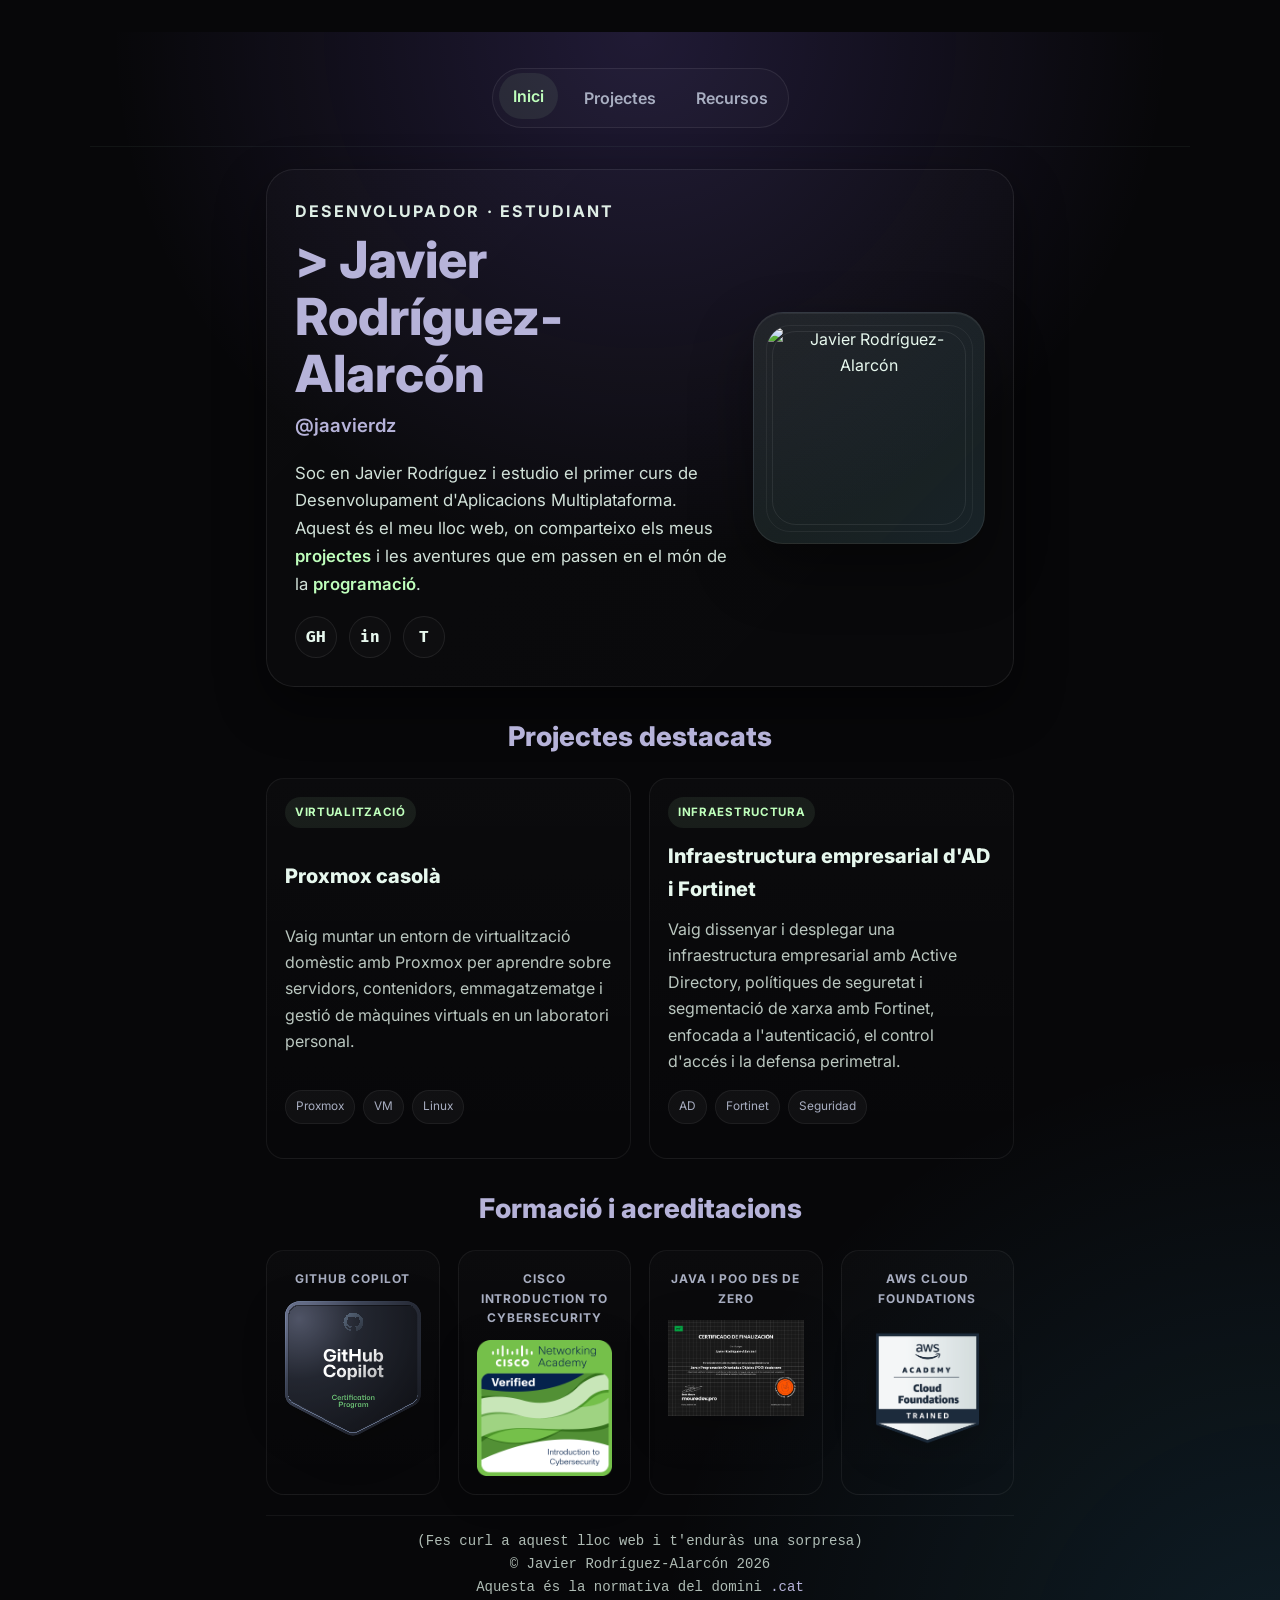
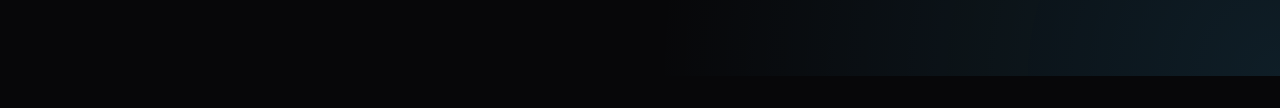
==== cat/index.html @ dbb3c5e6 "feat: add index.html and banner script for .cat domain redirection" ====
<!-- index.html -->
<!DOCTYPE html>
<html lang="ca">
<head>
    <meta charset="UTF-8">
    <title>Javierdz.cat</title>
    <meta name="viewport" content="width=device-width, initial-scale=1.0">
    <link rel="icon" href="../static/icono.png" type="image/png">
    <link rel="stylesheet" href="../static/styles.css">
    <link rel="preconnect" href="https://fonts.googleapis.com">
    <link rel="preconnect" href="https://fonts.gstatic.com" crossorigin>
    <link href="https://fonts.googleapis.com/css2?family=Fira+Mono&family=Inter:wght@100;200;300;400;500;600;700;800;900&display=swap" rel="stylesheet">
</head>
<body>

    <div id="container">
        <div id="top-nav">
            <ul>
                <li><a href="#" class="active">Inici</a></li>
                <li><a href="../projects">Projectes</a></li>
                <li><a href="../resources">Recursos</a></li>
            </ul>
        </div>

        <div class="content-wrapper">
            <section class="hero">
                <div class="hero-copy">
                    <p class="eyebrow">Desenvolupador · Estudiant</p>
                    <h1 class="title">&gt; Javier Rodríguez-Alarcón</h1>
                    <h3 class="highlight"><a href="https://javierdz.es/instagram">@jaavierdz</a></h3>

                    <p class="content">
                        Soc en Javier Rodríguez i estudio el primer curs de Desenvolupament d'Aplicacions Multiplataforma.
                        <br>
                        Aquest és el meu lloc web, on comparteixo els meus <span class="highlight">projectes</span> i les aventures que em passen en el món de la <span class="highlight">programació</span>.
                        <br>
                    </p>

                    <div class="socials hero-socials" aria-label="Redes sociales">
                        <a href="https://javierdz.dev/github" target="_blank" rel="noopener" aria-label="GitHub">GH</a>
                        <a href="https://javierdz.dev/linkedin" target="_blank" rel="noopener" aria-label="LinkedIn">in</a>
                        <a href="https://javierdz.dev/twitter" target="_blank" rel="noopener" aria-label="Twitter">T</a>
                    </div>
                </div>

                <div class="hero-visual">
                    <div class="avatar-shell">
                        <img src="../static/javier.jpeg" alt="Javier Rodríguez-Alarcón" class="profile-picture" />
                    </div>
                </div>
            </section>

            <section class="projects-section" id="proyectos">
                <div class="section-heading">
                    <h2>Projectes destacats</h2>
                </div>

                <div class="projects-grid">
                    <article class="project-card card">
                        <span class="project-type">Virtualització</span>
                        <h3>Proxmox casolà</h3>
                        <p>
                            Vaig muntar un entorn de virtualització domèstic amb Proxmox per aprendre sobre servidors, contenidors, emmagatzematge i gestió de màquines virtuals en un laboratori personal.
                        </p>
                        <div class="tag-list">
                            <span>Proxmox</span>
                            <span>VM</span>
                            <span>Linux</span>
                        </div>
                    </article>

                    <article class="project-card card">
                        <span class="project-type">Infraestructura</span>
                        <h3>Infraestructura empresarial d'AD i Fortinet</h3>
                        <p>
                            Vaig dissenyar i desplegar una infraestructura empresarial amb Active Directory, polítiques de seguretat i segmentació de xarxa amb Fortinet, enfocada a l'autenticació, el control d'accés i la defensa perimetral.
                        </p>
                        <div class="tag-list">
                            <span>AD</span>
                            <span>Fortinet</span>
                            <span>Seguridad</span>
                        </div>
                    </article>
                </div>
            </section>

            <section class="certifications-section">
                <div class="section-heading">
                    <h2>Formació i acreditacions</h2>
                </div>

                <div class="certifications-grid">
                    <div class="certification-item card">
                        <span class="cert-label">GitHub Copilot</span>
                        <img src="../static/github-copilot.svg" alt="GitHub Copilot" class="cert-svg" />
                    </div>
                    <div class="certification-item card">
                        <span class="cert-label">Cisco Introduction to Cybersecurity</span>
                        <img src="../static/I2CS__1_.png" alt="Cisco Introduction to Cybersecurity" class="cert-svg" />
                    </div>
                    <div class="certification-item card">
                        <span class="cert-label">Java i POO des de zero</span>
                        <img src="../static/jpoo.jpg" alt="Java y POO desde cero" class="cert-svg" />
                    </div>
                    <div class="certification-item card">
                        <span class="cert-label">AWS Cloud Foundations</span>
                        <img src="../static/blob.png" alt="AWS Cloud Foundations" class="cert-svg" />
                    </div>
                </div>
            </section>

            <pre class="footer">
(Fes curl a aquest lloc web i t'enduràs una sorpresa)
&copy; Javier Rodríguez-Alarcón <script>document.write(new Date().getFullYear())</script>
Aquesta és la normativa del domini <a href="https://domini.cat/es/preguntas-frecuentes" target="_blank" rel="noopener">.cat</a>
            </pre>
        </div>
    </div>
</body>
</html>
---- static/styles.css ----
:root {
    --bg: #070709;
    --bg-soft: #10141b;
    --panel: rgba(18, 24, 31, 0.82);
    --panel-strong: rgba(11, 16, 24, 0.95);
    --text: #E7F8EE;
    --brand: #b6b3d9;
    --muted: #A8AEC1;
    --accent: #BFFFBC;
    --accent-strong: #8ce4ff;
    --success: #B5D2CB;
    --focus: #FFD166;
    --border: rgba(255,255,255,0.08);

    --max-width: 1100px;
    --container-pad: 24px;
    --read-width: 78ch;
    --radius: 18px;
    --shadow: 0 20px 50px rgba(0,0,0,0.45);
    --transition: 220ms ease;
    --font-stack: "Inter", system-ui, -apple-system, "Segoe UI", Roboto, "Helvetica Neue", Arial, sans-serif;
    --base-font-size: 16px;
}

/* reset */
*, *::before, *::after { box-sizing: border-box; }
html {
    min-height: 100%;
    background: var(--bg);
}

body {
    min-height: 100vh;
    margin: 0;
    background:
        radial-gradient(circle at top, rgba(146, 113, 255, 0.18), transparent 30%),
        radial-gradient(circle at bottom right, rgba(73, 196, 255, 0.12), transparent 30%),
        var(--bg);
    background-attachment: scroll;
    color: var(--text);
    font-family: var(--font-stack);
    font-size: var(--base-font-size);
    line-height: 1.65;
    -webkit-font-smoothing: antialiased;
    -moz-osx-font-smoothing: grayscale;
    padding-inline: var(--container-pad);
}

/* utilidades */
.hidden { display: none !important; }
.sr-only {
    position: absolute !important;
    width: 1px; height: 1px; padding: 0; margin: -1px;
    overflow: hidden; clip: rect(0 0 0 0); white-space: nowrap; border: 0;
}
.center { text-align: center; }
.shadow { box-shadow: var(--shadow); border-radius: var(--radius); border: 1px solid rgba(255,255,255,0.03); }
.full-width { width: 100%; }

/* contenedor principal centrado */
#container {
    width: 100%;
    max-width: var(--max-width);
    margin: 32px auto;
    padding: 24px 0;
    display: flex;
    flex-direction: column;
    align-items: center; /* centra bloques hijos */
    gap: 22px;
    box-sizing: border-box;
}

/* bloque de lectura centrado visualmente */
.content-wrapper {
    margin: 0 auto;
    width: 100%;
    max-width: var(--read-width);
    padding-inline: 16px;
    text-align: center;
    box-sizing: border-box;
}

.hero {
    display: grid;
    grid-template-columns: minmax(0, 1.5fr) minmax(180px, 0.8fr);
    align-items: center;
    gap: 24px;
    background: linear-gradient(135deg, rgba(255,255,255,0.02), rgba(255,255,255,0.01));
    border: 1px solid var(--border);
    border-radius: 28px;
    padding: 28px;
    box-shadow: var(--shadow);
    margin-bottom: 28px;
}

.hero-copy {
    text-align: left;
}

.hero-copy .content {
    margin-top: 18px;
    font-size: 1.05rem;
    color: rgba(231,248,238,0.9);
}

.hero-visual {
    display: flex;
    justify-content: center;
    align-items: center;
}

.avatar-shell {
    position: relative;
    width: min(260px, 100%);
    aspect-ratio: 1;
    display: grid;
    place-items: center;
    background: linear-gradient(135deg, rgba(191,255,188,0.08), rgba(140,228,255,0.12));
    border: 1px solid rgba(255,255,255,0.08);
    border-radius: 30px;
    box-shadow: inset 0 1px 0 rgba(255,255,255,0.06), 0 25px 60px rgba(0,0,0,0.4);
}

.avatar-shell::before {
    content: "";
    position: absolute;
    inset: 18px;
    border: 1px solid rgba(255,255,255,0.08);
    border-radius: 24px;
}

/* párrafos mantienen lectura a la izquierda pero el bloque está centrado */
.content-wrapper p {
    text-align: left;
    color: rgba(231,248,238,0.96);
    font-size: 1rem;
}

/* tipografía más grande y clara */
h1, h2, h3, h4 { color: var(--brand); font-weight: 800; margin: 0 0 12px 0; }
h1.title { font-size: clamp(2.1rem, 4vw, 3.2rem); line-height: 1.12; margin-bottom: 8px; }
h2 { font-size: 1.7rem; }
.title { display: block; }

/* enlaces */
a, a:visited {
    color: var(--brand);
    text-decoration: none;
    transition: color var(--transition), transform var(--transition);
}
a:hover, a:focus { color: var(--accent); transform: translateY(-2px); outline: none; }
a:focus-visible { box-shadow: 0 0 0 5px rgba(255,209,102,0.10); border-radius: 6px; }

/* navegación superior centrada y con más espacio */
#top-nav {
    display: flex;
    align-items: center;
    justify-content: center;
    width: 100%;
    border-bottom: 1px solid rgba(165,210,200,0.06);
    padding: 12px 0 18px 0;
    gap: 12px;
}
#top-nav > ul {
    display: flex;
    gap: 12px;
    align-items: center;
    margin: 0; padding: 0;
    list-style: none;
    justify-content: center;
    width: auto;
    background: rgba(255,255,255,0.02);
    border: 1px solid var(--border);
    border-radius: 999px;
    padding: 6px;
}
#top-nav a {
    display: inline-block;
    padding: 10px 14px;
    color: var(--muted);
    border-radius: 999px;
    transition: background-color var(--transition), color var(--transition), transform var(--transition);
    font-weight: 600;
}
#top-nav a.active,
#top-nav a:hover { background: rgba(191, 255, 188, 0.08); color: var(--accent); transform: translateY(-2px); }

/* foto de perfil centrada */
.profile-picture {
    width: 90%;
    height: 90%;
    border-radius: 24px;
    object-fit: cover;
    border: 1px solid rgba(255,255,255,0.06);
    display: block;
    margin: 0 auto;
}

/* tarjetas y bloques reutilizables más grandes */
.card {
    background: linear-gradient(180deg, rgba(255,255,255,0.02), rgba(255,255,255,0.005));
    padding: 18px;
    border-radius: var(--radius);
    border: 1px solid rgba(255,255,255,0.06);
    transition: transform var(--transition), box-shadow var(--transition), border-color var(--transition);
    width: 100%;
}
.card:hover { transform: translateY(-8px); box-shadow: 0 22px 48px rgba(0,0,0,0.55); border-color: rgba(191,255,188,0.2); }

.projects-section {
    width: 100%;
    margin: 18px 0 8px;
    text-align: left;
}

.section-heading {
    margin-bottom: 18px;
    text-align: center;
}

.eyebrow {
    margin: 0 0 6px;
    text-transform: uppercase;
    letter-spacing: 0.14em;
    font-size: 0.72rem;
    color: var(--muted);
    font-weight: 700;
}

.projects-grid {
    display: grid;
    grid-template-columns: repeat(auto-fit, minmax(220px, 1fr));
    gap: 18px;
}

.project-card {
    display: flex;
    flex-direction: column;
    align-items: flex-start;
    justify-content: space-between;
    text-align: left;
    min-height: 220px;
}

.project-card h3 {
    margin: 12px 0 10px;
    font-size: 1.25rem;
    color: var(--text);
}

.project-card p {
    margin: 0 0 16px;
    color: rgba(231,248,238,0.8);
}

.project-type {
    display: inline-flex;
    padding: 6px 10px;
    border-radius: 999px;
    background: rgba(191, 255, 188, 0.08);
    color: var(--accent);
    font-size: 0.72rem;
    letter-spacing: 0.06em;
    text-transform: uppercase;
    font-weight: 700;
}

.tag-list {
    display: flex;
    flex-wrap: wrap;
    gap: 8px;
    margin-bottom: 16px;
}

.tag-list span {
    background: rgba(255,255,255,0.04);
    border: 1px solid rgba(255,255,255,0.06);
    border-radius: 999px;
    color: var(--muted);
    font-size: 0.74rem;
    padding: 6px 10px;
}

.project-link {
    display: inline-block;
    margin-top: auto;
    color: var(--accent);
    font-weight: 700;
}

.certifications-section {
    width: 100%;
    margin: 28px 0 10px;
}

.certifications-grid {
    display: grid;
    grid-template-columns: repeat(auto-fit, minmax(170px, 1fr));
    gap: 18px;
}

.certification-item {
    display: flex;
    flex-direction: column;
    gap: 12px;
    min-height: 200px;
}

.cert-label {
    display: block;
    font-size: 0.75rem;
    letter-spacing: 0.08em;
    text-transform: uppercase;
    color: var(--muted);
    font-weight: 700;
}

.cert-image {
    width: 100%;
    min-height: 150px;
    border-radius: 16px;
    border: 1px dashed rgba(255,255,255,0.18);
    background: rgba(255,255,255,0.02);
    display: grid;
    place-items: center;
    color: var(--muted);
    text-align: center;
    padding: 14px;
    font-size: 0.9rem;
}

.cert-svg {
    width: 100%;
    max-width: 180px;
    height: auto;
    display: block;
    margin: 0 auto;
    filter: drop-shadow(0 12px 20px rgba(0,0,0,0.2));
}

.placeholder-image {
    background: linear-gradient(135deg, rgba(191,255,188,0.04), rgba(140,228,255,0.04));
}

/* sociales y pie */
.socials {
    display: flex;
    gap: 12px;
    justify-content: center;
    flex-wrap: wrap;
    margin: 30px 0 10px;
}

.socials a {
    display: inline-flex;
    align-items: center;
    justify-content: center;
    width: 42px;
    height: 42px;
    border-radius: 50%;
    border: 1px solid rgba(255,255,255,0.08);
    background: rgba(255,255,255,0.02);
    color: var(--text);
    font-weight: 700;
    font-family: "Fira Mono", monospace;
    transition: transform var(--transition), border-color var(--transition), background var(--transition);
}

.socials a:hover {
    background: rgba(191,255,188,0.08);
    border-color: rgba(191,255,188,0.18);
    color: var(--accent);
    transform: translateY(-2px);
}

.hero-socials {
    justify-content: flex-start;
    margin: 18px 0 0;
}

.footer {
    text-align: center;
    font-size: 14px;
    color: rgba(231,248,238,0.75);
    margin: 20px 0 30px;
    padding: 14px 0 0;
    border-top: 1px solid rgba(255,255,255,0.05);
}
.highlight{
    color: var(--accent);
    font-weight: 600;
}
/* accesibilidad: texto mayor en pantallas pequeñas y suficiente padding */
@media (max-width: 900px) {
    :root { --container-pad: 20px; }
    body { padding-inline: calc(var(--container-pad)); }
    #container { margin: 22px auto; padding: 16px 0; gap: 16px; }
    .content-wrapper { padding-inline: 12px; max-width: 90ch; }
    .hero {
        grid-template-columns: 1fr;
        text-align: center;
        padding: 22px 18px;
    }
    .hero-copy { text-align: center; }
    h1.title { font-size: 2.2rem; }
    .avatar-shell { width: min(220px, 85%); }
}

/* móvil: más grande y con espacio lateral */
@media (max-width: 650px) {
    :root { --container-pad: 14px; --base-font-size: 15px; }
    body { padding-inline: calc(var(--container-pad) * 0.9); font-size: 15px; }
    #container { margin: 16px auto; padding: 12px 0; gap: 12px; }
    .content-wrapper { padding-inline: 10px; max-width: 100%; text-align: center; }
    .content-wrapper p { text-align: left; font-size: 0.98rem; }
    #top-nav { flex-direction: column; gap: 10px; }
    #top-nav > ul { flex-wrap: wrap; gap: 8px; }
    .profile-picture { width: 90%; height: 90%; }
    .socials a { width: 100%; }
}

/* reduce motion */
@media (prefers-reduced-motion: reduce) {
    * { transition: none !important; animation: none !important; }
}
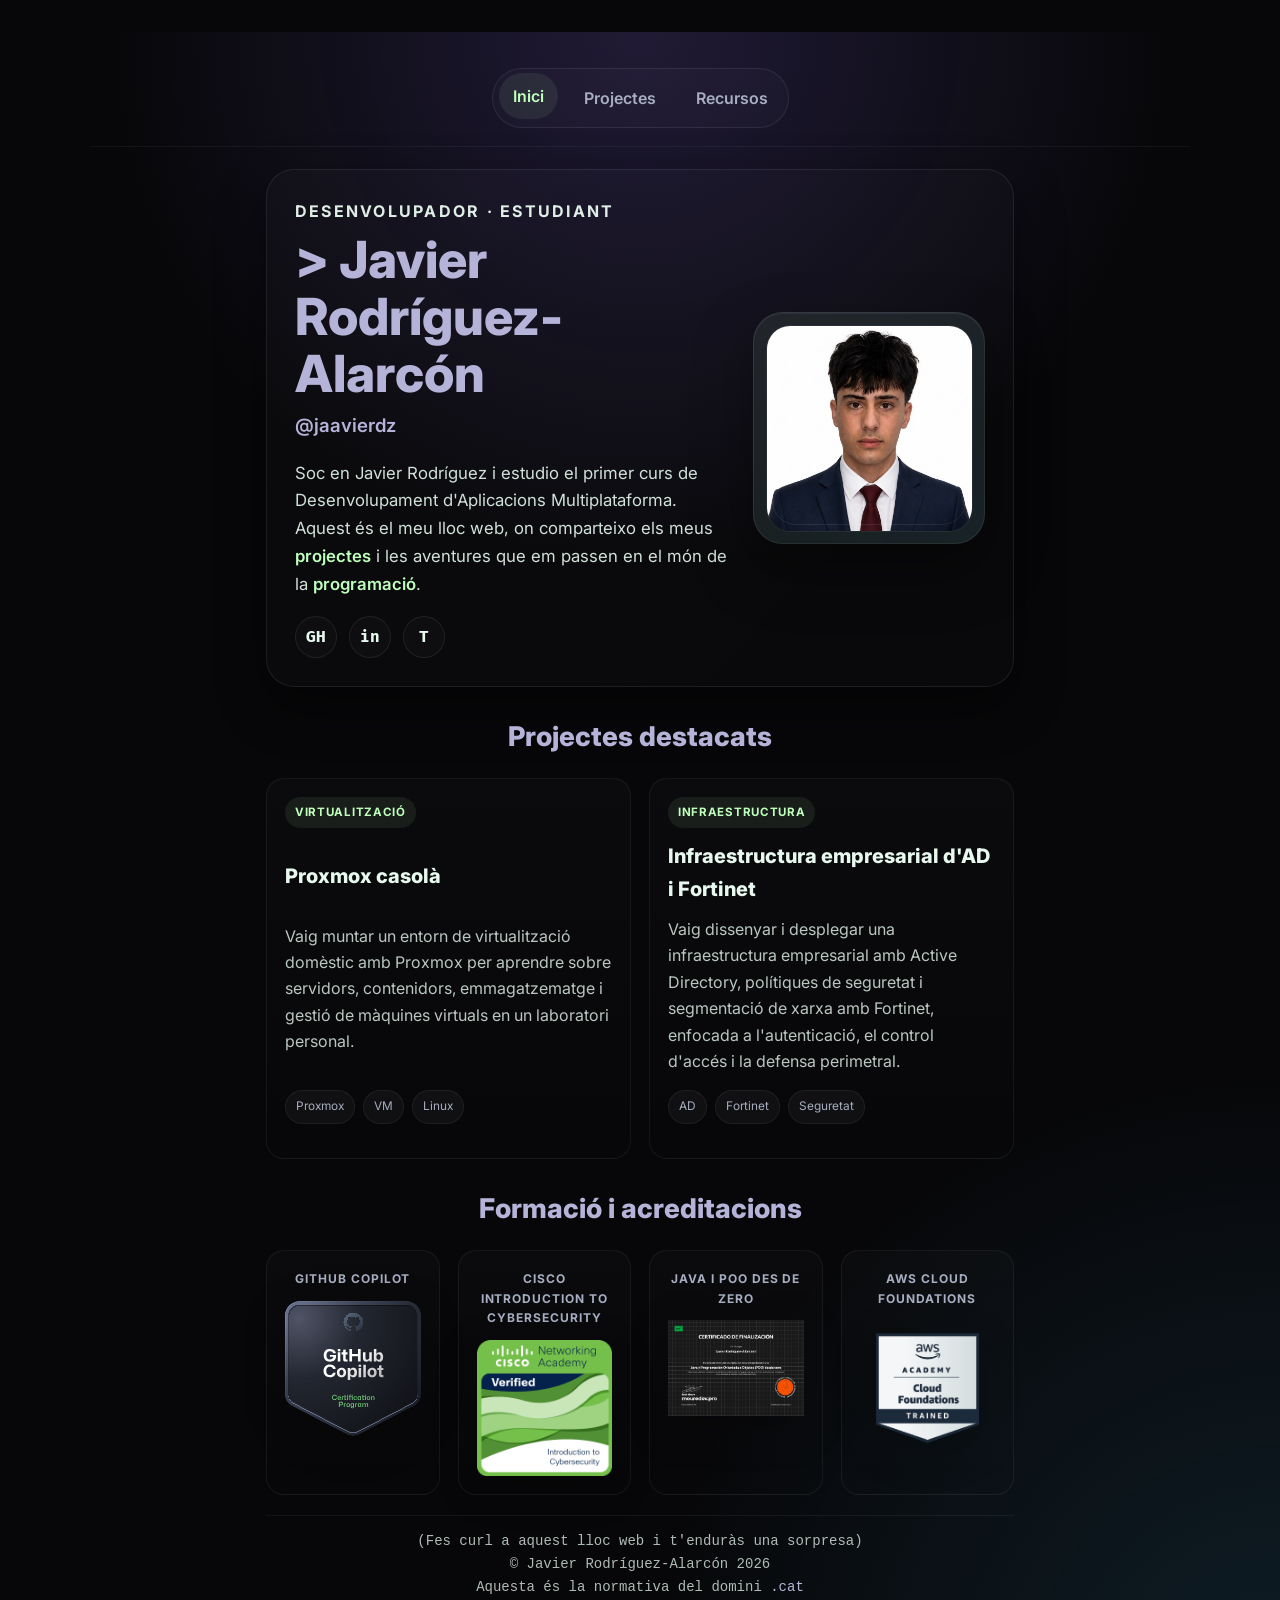
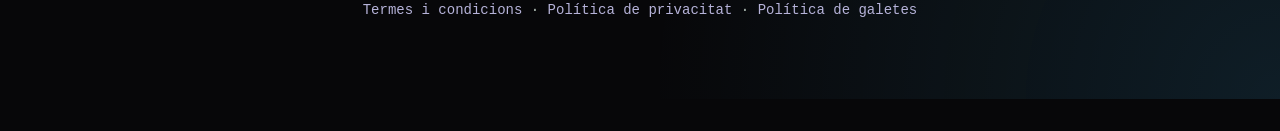
==== commit 53b66abd: "feat: add legal pages for cookies, privacy, and terms of service" ====
--- a/cat/index.html
+++ b/cat/index.html
@@ -78,7 +78,7 @@
                         <div class="tag-list">
                             <span>AD</span>
                             <span>Fortinet</span>
-                            <span>Seguridad</span>
+                            <span>Seguretat</span>
                         </div>
                     </article>
                 </div>
@@ -100,7 +100,7 @@
                     </div>
                     <div class="certification-item card">
                         <span class="cert-label">Java i POO des de zero</span>
-                        <img src="../static/jpoo.jpg" alt="Java y POO desde cero" class="cert-svg" />
+                        <img src="../static/jpoo.jpg" alt="Java i POO des de zero" class="cert-svg" />
                     </div>
                     <div class="certification-item card">
                         <span class="cert-label">AWS Cloud Foundations</span>
@@ -113,6 +113,7 @@
 (Fes curl a aquest lloc web i t'enduràs una sorpresa)
 &copy; Javier Rodríguez-Alarcón <script>document.write(new Date().getFullYear())</script>
 Aquesta és la normativa del domini <a href="https://domini.cat/es/preguntas-frecuentes" target="_blank" rel="noopener">.cat</a>
+<a href="/cat/tos">Termes i condicions</a> · <a href="/cat/privacidad">Política de privacitat</a> · <a href="/cat/cookies">Política de galetes</a>
             </pre>
         </div>
     </div>
